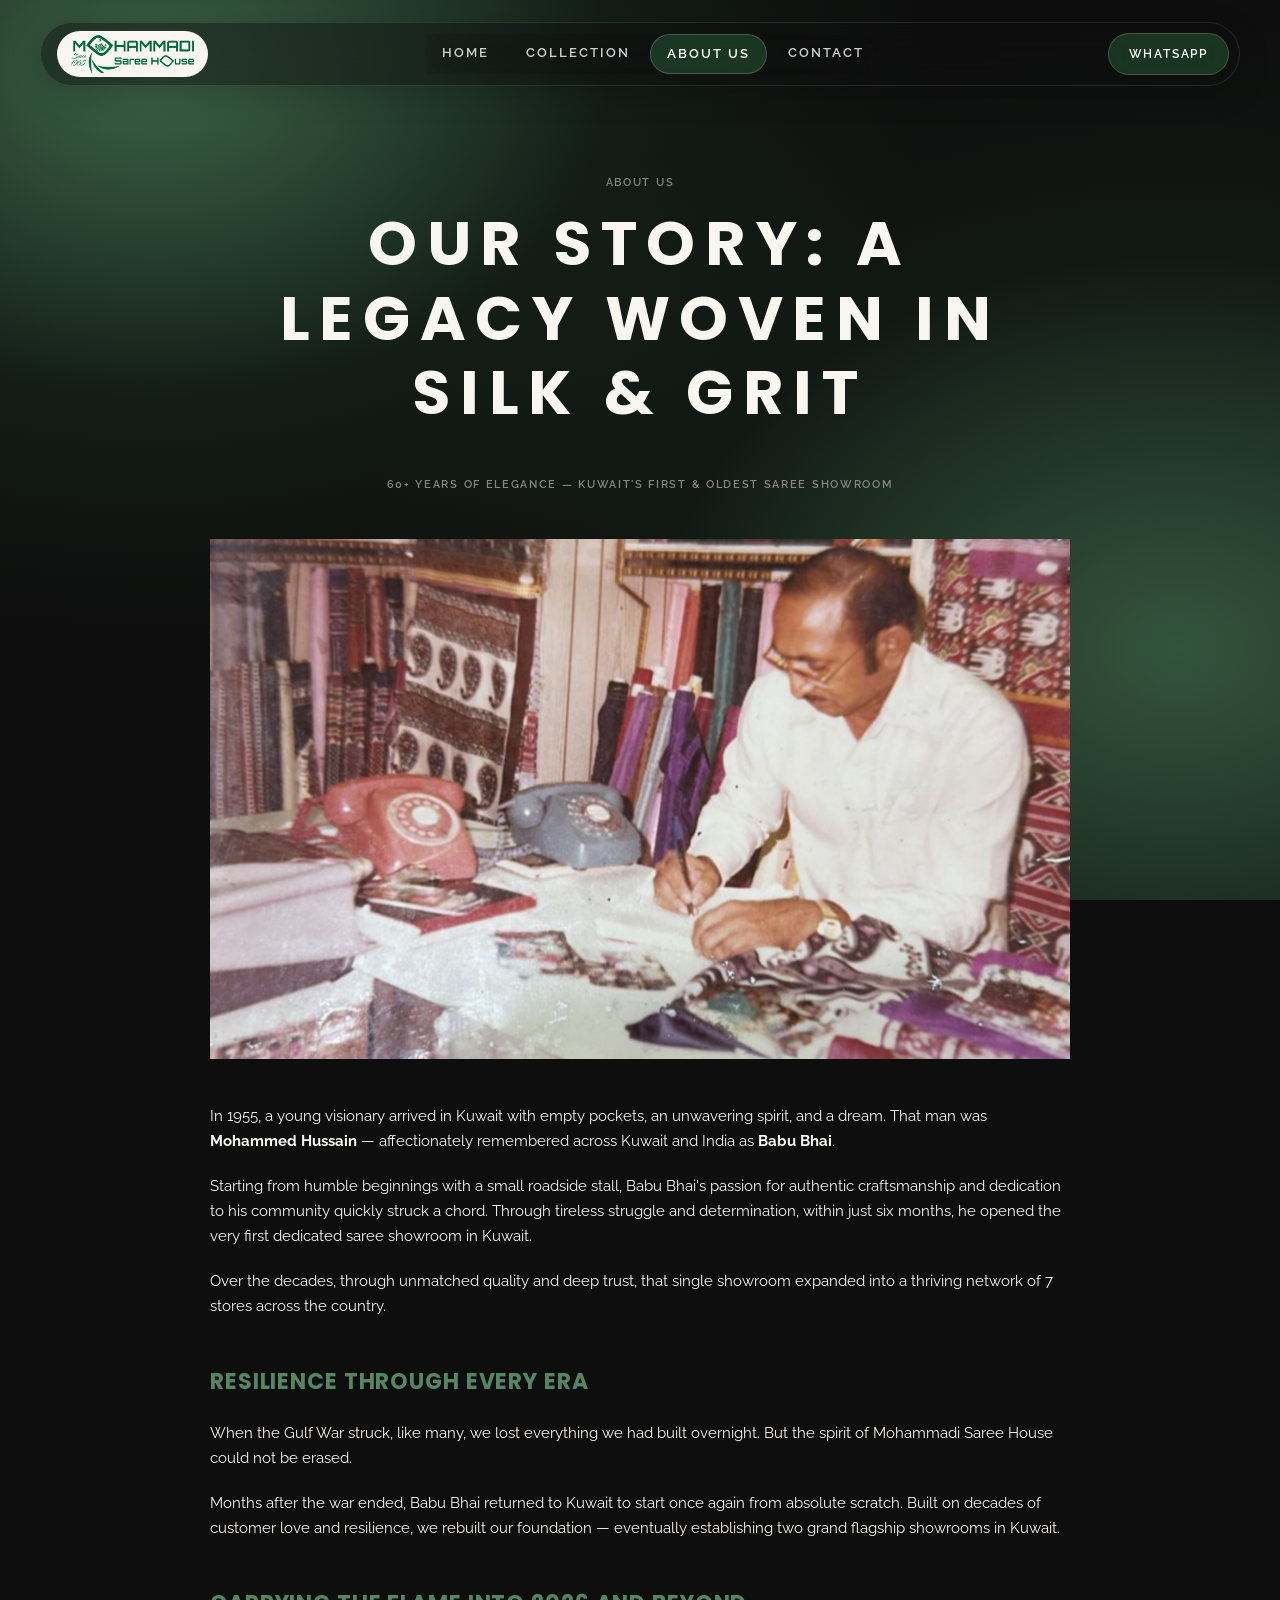
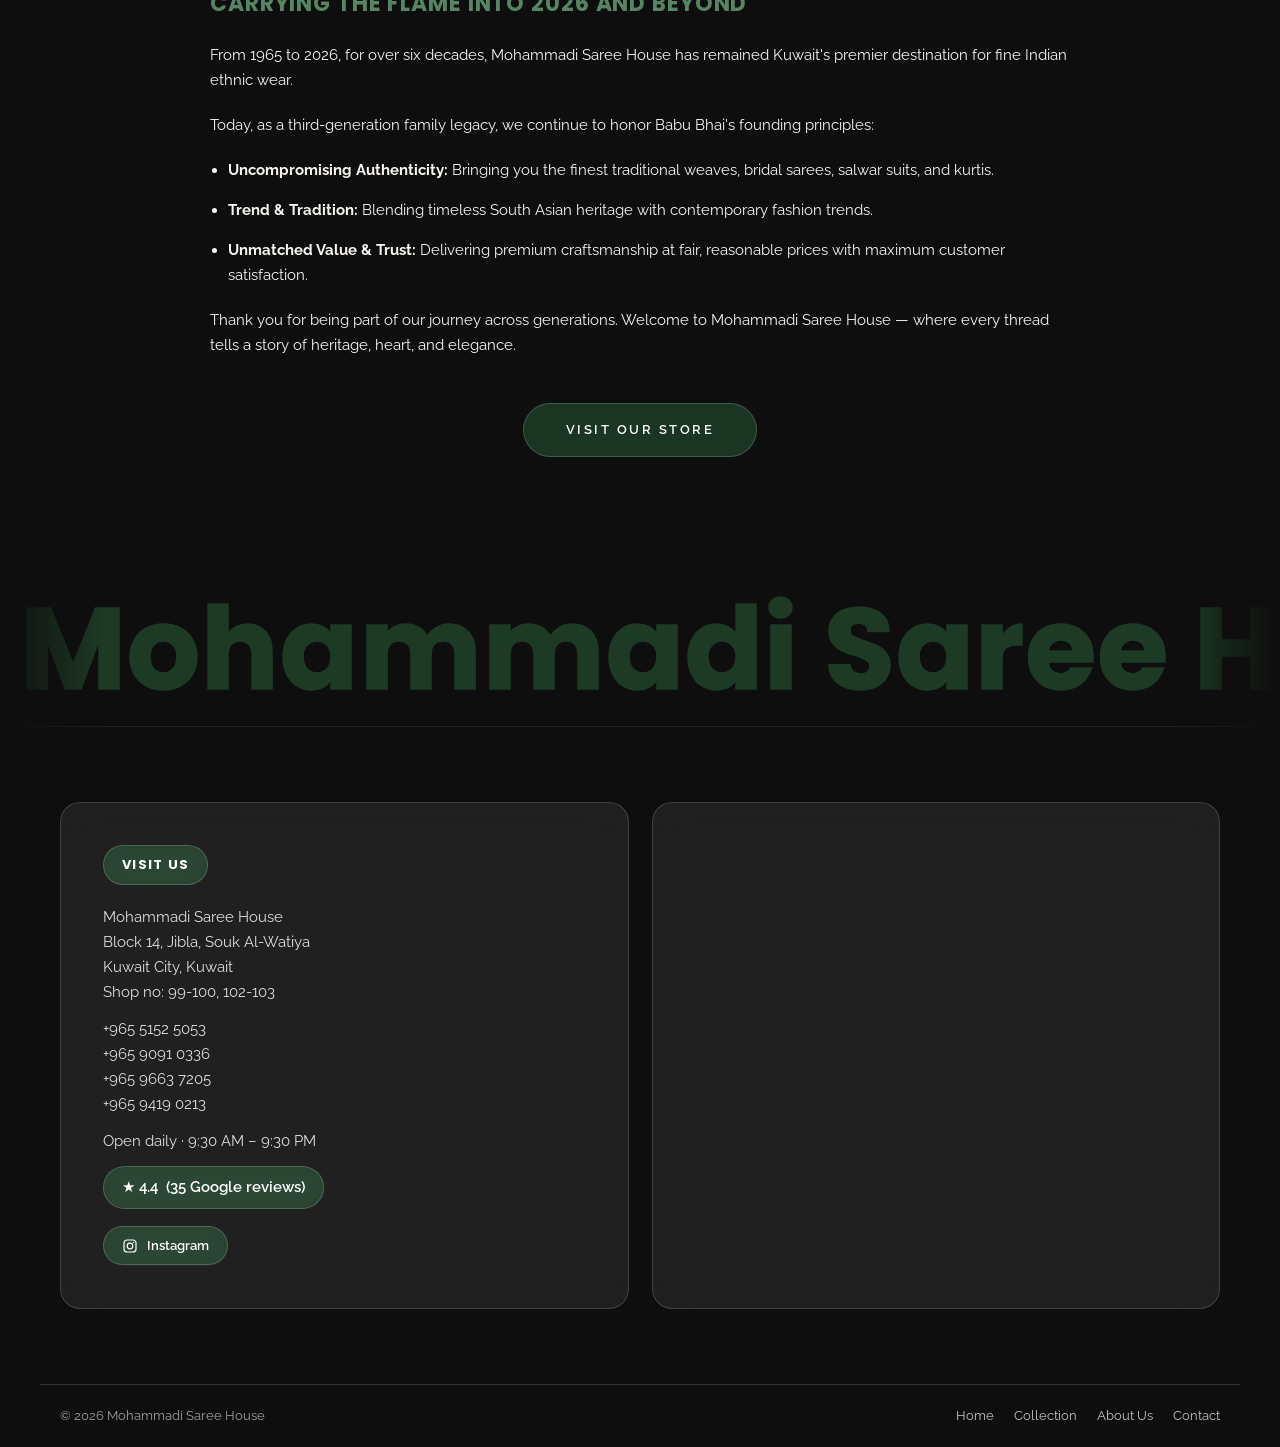
==== about.html @ 0ad2b14d "Add Our Story page, product photo lightbox, and slower carousel autoplay Nav label changed to "About" ====
<!DOCTYPE html>
<html lang="en">
<head>
<meta charset="UTF-8">
<meta name="viewport" content="width=device-width, initial-scale=1.0">
<title>Our Story | Mohammadi Saree House — Since 1965</title>
<meta name="description" content="The story of Mohammadi Saree House, Kuwait — from Babu Bhai's first roadside stall to Kuwait's premier destination for fine Indian ethnic wear.">
<link rel="icon" href="assets/logo/mohammadi-logo.png">
<link rel="preconnect" href="https://fonts.googleapis.com">
<link rel="preconnect" href="https://fonts.gstatic.com" crossorigin>
<link href="https://fonts.googleapis.com/css2?family=Poppins:wght@500;600;700&family=Raleway:wght@400;600;700&display=swap" rel="stylesheet">
<link rel="stylesheet" href="css/variables.css">
<link rel="stylesheet" href="css/main.css">
</head>
<body>

<header class="nav">
  <div class="nav__inner">
    <a href="index.html#top" class="nav__logo">
      <img src="assets/logo/mohammadi-logo-nav.png" alt="Mohammadi Saree House">
    </a>
    <nav class="nav__links" id="navLinks">
      <a href="index.html#top">Home</a>
      <a href="index.html#collection">Collection</a>
      <a href="about.html" class="is-active">About Us</a>
      <a href="index.html#contact">Contact</a>
    </nav>
    <button class="nav__toggle" id="navToggle" aria-label="Open menu" aria-expanded="false" aria-controls="navLinks">
      <svg viewBox="0 0 24 24" fill="none" aria-hidden="true">
        <path d="M4 7h16M4 12h16M4 17h16" stroke="currentColor" stroke-width="2" stroke-linecap="round"/>
      </svg>
    </button>
    <a href="https://wa.me/96551525053" class="nav__whatsapp" target="_blank" rel="noopener">WhatsApp</a>
  </div>
</header>

<main class="story">
  <div class="story__header">
    <p class="eyebrow">About Us</p>
    <h1 class="section-heading">Our Story: A Legacy Woven in Silk &amp; Grit</h1>
    <p class="eyebrow">60+ Years of Elegance &mdash; Kuwait's First &amp; Oldest Saree Showroom</p>
  </div>

  <div class="story__image">
    <img src="assets/images/about-founder.jpg" loading="lazy" alt="Babu Bhai, founder of Mohammadi Saree House, at work in the original showroom">
  </div>

  <div class="story__body">
    <p>In 1955, a young visionary arrived in Kuwait with empty pockets, an unwavering spirit, and a dream. That man was <strong>Mohammed Hussain</strong> &mdash; affectionately remembered across Kuwait and India as <strong>Babu Bhai</strong>.</p>
    <p>Starting from humble beginnings with a small roadside stall, Babu Bhai's passion for authentic craftsmanship and dedication to his community quickly struck a chord. Through tireless struggle and determination, within just six months, he opened the very first dedicated saree showroom in Kuwait.</p>
    <p>Over the decades, through unmatched quality and deep trust, that single showroom expanded into a thriving network of 7 stores across the country.</p>

    <h3>Resilience Through Every Era</h3>
    <p>When the Gulf War struck, like many, we lost everything we had built overnight. But the spirit of Mohammadi Saree House could not be erased.</p>
    <p>Months after the war ended, Babu Bhai returned to Kuwait to start once again from absolute scratch. Built on decades of customer love and resilience, we rebuilt our foundation &mdash; eventually establishing two grand flagship showrooms in Kuwait.</p>

    <h3>Carrying the Flame into 2026 and Beyond</h3>
    <p>From 1965 to 2026, for over six decades, Mohammadi Saree House has remained Kuwait's premier destination for fine Indian ethnic wear.</p>
    <p>Today, as a third-generation family legacy, we continue to honor Babu Bhai's founding principles:</p>
    <ul>
      <li><strong>Uncompromising Authenticity:</strong> Bringing you the finest traditional weaves, bridal sarees, salwar suits, and kurtis.</li>
      <li><strong>Trend &amp; Tradition:</strong> Blending timeless South Asian heritage with contemporary fashion trends.</li>
      <li><strong>Unmatched Value &amp; Trust:</strong> Delivering premium craftsmanship at fair, reasonable prices with maximum customer satisfaction.</li>
    </ul>
    <p>Thank you for being part of our journey across generations. Welcome to Mohammadi Saree House &mdash; where every thread tells a story of heritage, heart, and elegance.</p>
  </div>

  <div class="story__cta">
    <a href="index.html#contact" class="btn btn--filled">Visit Our Store</a>
  </div>
</main>

<footer id="contact" class="footer">
  <div class="marquee" aria-hidden="true">
    <div class="marquee__track">
      <span>Mohammadi Saree House</span><span>Mohammadi Saree House</span><span>Mohammadi Saree House</span><span>Mohammadi Saree House</span><span>Mohammadi Saree House</span><span>Mohammadi Saree House</span>
      <span>Mohammadi Saree House</span><span>Mohammadi Saree House</span><span>Mohammadi Saree House</span><span>Mohammadi Saree House</span><span>Mohammadi Saree House</span><span>Mohammadi Saree House</span>
    </div>
  </div>
  <div class="footer__inner">
    <div class="footer__col">
      <h3 class="footer__heading">Visit Us</h3>
      <p>Mohammadi Saree House<br>Block 14, Jibla, Souk Al-Watiya<br>Kuwait City, Kuwait<br>Shop no: 99-100, 102-103</p>
      <p>
        <a href="tel:+96551525053">+965 5152 5053</a><br>
        <a href="tel:+96590910336">+965 9091 0336</a><br>
        <a href="tel:+96596637205">+965 9663 7205</a><br>
        <a href="tel:+96594190213">+965 9419 0213</a>
      </p>
      <p class="footer__hours">Open daily &middot; 9:30 AM &ndash; 9:30 PM</p>
      <a class="footer__rating" href="https://g.page/r/Cf3tBVJP-BKAEBM/review" target="_blank" rel="noopener">&#9733; 4.4 &nbsp;(35 Google reviews)</a>
      <div class="footer__social">
        <a class="footer__social-link" href="https://www.instagram.com/mohammadisareehouse" target="_blank" rel="noopener">
          <svg class="footer__social-icon" viewBox="0 0 24 24" fill="none" aria-hidden="true">
            <rect x="3" y="3" width="18" height="18" rx="5" stroke="currentColor" stroke-width="1.8"/>
            <circle cx="12" cy="12" r="4.2" stroke="currentColor" stroke-width="1.8"/>
            <circle cx="17.3" cy="6.7" r="1.1" fill="currentColor"/>
          </svg>
          Instagram
        </a>
      </div>
    </div>
    <div class="footer__col footer__map">
      <iframe
        title="Mohammadi Saree House location"
        src="https://www.google.com/maps?q=Mohammadi+saree+house,Block+14+Jibla,Kuwait+City&output=embed"
        width="100%" height="280" style="border:0" allowfullscreen loading="lazy"
        referrerpolicy="no-referrer-when-downgrade">
      </iframe>
    </div>
  </div>
  <div class="footer__bottom">
    <span>&copy; 2026 Mohammadi Saree House</span>
    <nav class="footer__nav">
      <a href="index.html#top">Home</a>
      <a href="index.html#collection">Collection</a>
      <a href="about.html">About Us</a>
      <a href="index.html#contact">Contact</a>
    </nav>
  </div>
</footer>

<script src="js/main.js"></script>
</body>
</html>
---- css/variables.css ----
:root {
  /* Brand colors — swapped from the HNST reference system to Mohammadi Saree House's
     actual brand green, sampled from the logo (#2c673d) */
  --color-brand-green: #2c673d;
  --color-brand-green-light: #568564; /* hover / secondary accent */
  --color-brand-green-dark: #235231;  /* pressed / high-contrast on light */

  /* Neutrals — kept from the reference system */
  --color-linen: #ffffff;
  --color-raw-silk: #f9f6f2;
  --color-sand-plaster: #eee5d9;
  --color-charcoal-ink: #0e0e0e;
  --color-stone: #868686;
  --color-ash: #b7b7b7;
  --color-frost: #d7d7d7;
  --color-surface-dark: #1a1a1a; /* card/tile surfaces, one step up from the page's near-black canvas */
  --color-border-dark: rgba(255, 255, 255, 0.12);

  /* Typography */
  --font-raleway: 'Raleway', ui-sans-serif, system-ui, -apple-system, BlinkMacSystemFont, "Segoe UI", Roboto, sans-serif;
  --font-poppins: 'Poppins', ui-sans-serif, system-ui, -apple-system, BlinkMacSystemFont, "Segoe UI", Roboto, sans-serif;

  --text-caption: 11px;
  --leading-caption: 1.25;
  --tracking-caption: 1.69px;

  --text-heading-sm: 20px;
  --leading-heading-sm: 1.2;
  --tracking-heading-sm: 1.82px;

  --text-display: 62px;
  --leading-display: 1.15;
  --tracking-display: 9.55px;

  --font-weight-regular: 400;
  --font-weight-medium: 500;
  --font-weight-semibold: 600;
  --font-weight-bold: 700;

  /* Spacing */
  --spacing-4: 4px;
  --spacing-5: 5px;
  --spacing-9: 9px;
  --spacing-10: 10px;
  --spacing-12: 12px;
  --spacing-15: 15px;
  --spacing-20: 20px;
  --spacing-23: 23px;
  --spacing-40: 40px;
  --spacing-42: 42px;
  --spacing-45: 45px;
  --spacing-75: 75px;
  --spacing-114: 114px;
  --spacing-170: 170px;
  --spacing-185: 185px;

  /* Layout */
  --page-max-width: 1200px;
  --card-padding: 42px;
  --element-gap: 15px;

  /* Border radius */
  --radius-cards: 0px;
  --radius-pills: 9999px;
  --radius-badges: 0px;
  --radius-buttons: 9999px;
}
---- css/main.css ----
* { box-sizing: border-box; margin: 0; padding: 0; }

html { scroll-behavior: smooth; }

body {
  background:
    radial-gradient(ellipse 700px 500px at 12% 8%, rgba(86, 133, 100, 0.55), transparent 65%),
    radial-gradient(ellipse 1100px 800px at 12% 8%, rgba(44, 103, 61, 0.4), transparent 70%),
    radial-gradient(ellipse 800px 600px at 92% 72%, rgba(86, 133, 100, 0.45), transparent 65%),
    radial-gradient(ellipse 1200px 900px at 92% 72%, rgba(44, 103, 61, 0.32), transparent 70%),
    var(--color-charcoal-ink);
  background-attachment: fixed, fixed, fixed, fixed, fixed;
  color: var(--color-raw-silk);
  font-family: var(--font-raleway);
  font-size: 15px;
  line-height: 1.67;
}

a { color: inherit; text-decoration: none; }
img { display: block; max-width: 100%; }

.eyebrow {
  font-family: var(--font-raleway);
  font-weight: var(--font-weight-semibold);
  font-size: var(--text-caption);
  letter-spacing: var(--tracking-caption);
  text-transform: uppercase;
  color: var(--color-stone);
  margin-bottom: var(--spacing-15);
}

.section-heading {
  font-family: var(--font-poppins);
  font-weight: var(--font-weight-bold);
  font-size: 40px;
  letter-spacing: 0.08em;
  line-height: 1.2;
  text-transform: uppercase;
  text-align: center;
  margin-bottom: var(--spacing-45);
}
.section-heading em {
  font-style: italic;
  font-family: Georgia, 'Times New Roman', serif;
  text-transform: none;
  letter-spacing: 0;
  color: var(--color-brand-green-light);
}
.section-heading--left { text-align: left; }

@media (min-width: 900px) {
  .section-heading { font-size: var(--text-display); letter-spacing: var(--tracking-display); }
}

/* Buttons */
.btn {
  display: inline-block;
  font-family: var(--font-raleway);
  font-weight: var(--font-weight-semibold);
  font-size: 13px;
  letter-spacing: 0.192em;
  text-transform: uppercase;
  padding: 15px 42px;
  border-radius: var(--radius-buttons);
  backdrop-filter: blur(14px);
  -webkit-backdrop-filter: blur(14px);
  transition: background 0.2s ease, color 0.2s ease, border-color 0.2s ease;
}
.btn--filled {
  background: rgba(44, 103, 61, 0.45);
  border: 1px solid rgba(255, 255, 255, 0.18);
  color: var(--color-linen);
}
.btn--filled:hover { background: rgba(86, 133, 100, 0.55); }
.btn--ghost {
  background: rgba(44, 103, 61, 0.25);
  color: var(--color-linen);
  border: 1px solid rgba(255, 255, 255, 0.35);
}
.btn--ghost:hover { background: rgba(86, 133, 100, 0.55); border-color: rgba(255, 255, 255, 0.5); }

/* Intro — 3D grid-reveal sequence, plays once per session before the site */
body.intro-active { overflow: hidden; height: 100vh; }

.intro {
  position: fixed;
  inset: 0;
  z-index: 999;
  background: var(--color-charcoal-ink);
  display: flex;
  align-items: center;
  justify-content: center;
  perspective: 1400px;
  transition: opacity 0.7s ease, visibility 0.7s ease;
}
.intro.intro--hidden { opacity: 0; visibility: hidden; pointer-events: none; }

.intro__grid {
  display: grid;
  grid-template-columns: repeat(3, minmax(70px, 110px));
  grid-template-rows: repeat(3, minmax(70px, 110px));
  gap: 8px;
  transform-style: preserve-3d;
}
@media (min-width: 600px) {
  .intro__grid { grid-template-columns: repeat(3, 150px); grid-template-rows: repeat(3, 150px); gap: 12px; }
}

.intro__tile {
  overflow: hidden;
  background: var(--color-surface-dark);
  opacity: 0;
  transform: rotateY(-100deg) translateZ(-260px) scale(0.6);
  animation: tileIn 0.75s cubic-bezier(.2,.8,.2,1) forwards;
  animation-delay: calc(var(--i, 0) * 90ms);
}
.intro__tile img { width: 100%; height: 100%; object-fit: cover; }
.intro__tile--logo { background: var(--color-raw-silk); display: flex; align-items: center; justify-content: center; }
.intro__tile--logo img { width: 70%; height: 70%; object-fit: contain; }

@keyframes tileIn {
  to { opacity: 1; transform: rotateY(0deg) translateZ(0) scale(1); }
}

.intro--exit .intro__grid {
  transition: transform 0.7s cubic-bezier(.5,0,.75,0), opacity 0.6s ease;
  transform: translateZ(900px) scale(1.4);
  opacity: 0;
}

@media (prefers-reduced-motion: reduce) {
  .intro__tile { animation: none; opacity: 1; transform: none; }
  .intro--exit .intro__grid { transition: opacity 0.3s ease; transform: none; }
}

/* Nav — floating glass pill, overlays content instead of pushing it down */
.nav {
  position: fixed;
  top: 14px;
  left: 50%;
  transform: translateX(-50%);
  width: calc(100% - 28px);
  max-width: var(--page-max-width);
  z-index: 100;
}
@media (min-width: 768px) {
  .nav { top: 22px; width: calc(100% - 48px); }
}

.nav__inner {
  background: rgba(14, 14, 14, 0.45);
  backdrop-filter: blur(20px);
  -webkit-backdrop-filter: blur(20px);
  border: 1px solid rgba(255, 255, 255, 0.1);
  border-radius: 9999px;
  box-shadow: 0 8px 32px rgba(0, 0, 0, 0.18);
  padding: 8px 10px 8px 16px;
  display: flex;
  align-items: center;
  justify-content: space-between;
  gap: var(--spacing-15);
}

.nav__logo {
  background: var(--color-raw-silk);
  border-radius: 9999px;
  padding: 4px 14px;
  display: flex;
  align-items: center;
}
.nav__logo img { height: 38px; width: auto; }

/* Mobile: links live in a dropdown panel toggled by the hamburger button */
.nav__links {
  display: none;
  flex-direction: column;
  gap: 4px;
  position: absolute;
  top: calc(100% + 10px);
  left: 0;
  right: 0;
  padding: 10px;
  background: rgba(14, 14, 14, 0.75);
  backdrop-filter: blur(20px);
  -webkit-backdrop-filter: blur(20px);
  border: 1px solid rgba(255, 255, 255, 0.12);
  border-radius: 20px;
}
.nav__links.is-open { display: flex; }
.nav__links a {
  font-weight: var(--font-weight-semibold);
  font-size: 13px;
  letter-spacing: 0.15em;
  text-transform: uppercase;
  text-align: center;
  color: rgba(255, 255, 255, 0.8);
  padding: 13px 16px;
  border-radius: var(--radius-pills);
  transition: background 0.25s ease, color 0.25s ease;
}
.nav__links a:hover { color: var(--color-linen); }
.nav__links a.is-active {
  background: rgba(44, 103, 61, 0.45);
  backdrop-filter: blur(14px);
  -webkit-backdrop-filter: blur(14px);
  border: 1px solid rgba(255, 255, 255, 0.18);
  color: var(--color-linen);
}
.nav__links a.is-active:hover { color: var(--color-linen); }

.nav__toggle {
  display: flex;
  align-items: center;
  justify-content: center;
  width: 38px;
  height: 38px;
  background: transparent;
  border: 1px solid rgba(255, 255, 255, 0.18);
  border-radius: 9999px;
  color: var(--color-linen);
  cursor: pointer;
  flex-shrink: 0;
}
.nav__toggle svg { width: 18px; height: 18px; }

.nav__whatsapp {
  background: rgba(44, 103, 61, 0.45);
  backdrop-filter: blur(14px);
  -webkit-backdrop-filter: blur(14px);
  border: 1px solid rgba(255, 255, 255, 0.18);
  color: var(--color-linen);
  font-size: 12px;
  font-weight: var(--font-weight-semibold);
  letter-spacing: 0.15em;
  text-transform: uppercase;
  padding: 10px 20px;
  border-radius: var(--radius-pills);
  white-space: nowrap;
  margin-left: var(--spacing-10);
}
.nav__whatsapp:hover { background: rgba(86, 133, 100, 0.55); }

/* Desktop: toggle hidden, links sit inline in the pill */
@media (min-width: 768px) {
  .nav__toggle { display: none; }
  .nav__links {
    display: flex;
    flex-direction: row;
    position: static;
    gap: var(--spacing-5);
    padding: 0;
    background: none;
    border: none;
    border-radius: 0;
    white-space: nowrap;
  }
  .nav__links a { padding: 8px 16px; text-align: left; }
}

/* Anchor targets need top clearance so the floating nav doesn't cover them on jump */
#collection, #about, #contact { scroll-margin-top: 100px; }

/* Hero */
.hero {
  position: relative;
  min-height: 92vh;
  display: flex;
  align-items: center;
  justify-content: center;
  overflow: hidden;
  background: var(--color-charcoal-ink);
}
.hero__video {
  position: absolute;
  inset: 0;
  width: 100%;
  height: 100%;
  object-fit: cover;
  opacity: 0.55;
}
.hero__overlay {
  position: relative;
  z-index: 2;
  text-align: center;
  color: var(--color-linen);
  padding: 0 var(--spacing-20);
  text-shadow: 0 1px 3px rgba(0, 0, 0, 0.65), 0 6px 20px rgba(0, 0, 0, 0.4);
}
.hero__overlay .eyebrow { color: var(--color-ash); }
.hero__word {
  font-family: var(--font-poppins);
  font-weight: var(--font-weight-bold);
  font-size: clamp(28px, 11.5vw, 70px);
  line-height: 0.95;
  letter-spacing: 0.02em;
  margin-bottom: var(--spacing-20);
}
@media (min-width: 768px) {
  .hero__word { font-size: 110px; }
}
.hero__tagline {
  font-family: var(--font-poppins);
  font-size: var(--text-heading-sm);
  letter-spacing: var(--tracking-heading-sm);
  text-transform: uppercase;
  margin-bottom: var(--spacing-40);
}
/* Collection grid */
.collection {
  max-width: var(--page-max-width);
  margin: 0 auto;
  padding: var(--spacing-114) var(--spacing-20);
}
/* Collection carousel — auto-advancing "shelf" of product cards, with
   manual prev/next arrows. JS swaps which cards are in the track (rather
   than sliding), so the track is just a grid: 2 columns x 3 rows (6 cards)
   on mobile for a bigger per-card size, 4 across in a single row on desktop. */
.collection__carousel {
  position: relative;
}
.collection__viewport {
  perspective: 1000px;
}
.collection__track {
  display: grid;
  grid-template-columns: repeat(2, 1fr);
  gap: var(--spacing-10);
  opacity: 1;
  transition: opacity 0.25s ease;
}
.collection__track.is-swapping {
  opacity: 0;
}
@media (min-width: 768px) {
  .collection__track {
    grid-template-columns: repeat(4, 1fr);
    gap: var(--spacing-20);
  }
}
@media (prefers-reduced-motion: reduce) {
  .collection__track { transition: none; }
}

.carousel__arrow {
  position: absolute;
  top: 50%;
  transform: translateY(-50%);
  z-index: 5;
  display: flex;
  align-items: center;
  justify-content: center;
  width: 42px;
  height: 42px;
  background: rgba(14, 14, 14, 0.5);
  backdrop-filter: blur(14px);
  -webkit-backdrop-filter: blur(14px);
  border: 1px solid rgba(255, 255, 255, 0.18);
  border-radius: 9999px;
  color: var(--color-linen);
  cursor: pointer;
  transition: background 0.2s ease, border-color 0.2s ease;
}
.carousel__arrow:hover { background: rgba(44, 103, 61, 0.55); border-color: rgba(255, 255, 255, 0.4); }
.carousel__arrow svg { width: 18px; height: 18px; }
.carousel__arrow--prev { left: 8px; }
.carousel__arrow--next { right: 8px; }

.product-card {
  position: relative;
  background: var(--color-surface-dark);
  border: 1px solid var(--color-border-dark);
  border-radius: var(--radius-cards);
  overflow: hidden;
  aspect-ratio: 3 / 4;
  transform-style: preserve-3d;
  transition: transform 0.15s ease-out, box-shadow 0.15s ease-out;
  will-change: transform;
}
.product-card.is-tilting { transition: transform 0.05s linear; }
.product-card:hover { box-shadow: 0 20px 40px rgba(44, 103, 61, 0.35); }
.product-card img,
.product-card video {
  width: 100%;
  height: 100%;
  object-fit: cover;
  object-position: top;
  transition: transform 0.4s ease;
  transform: translateZ(0);
}
.product-card img {
  cursor: zoom-in;
  -webkit-touch-callout: none;
  -webkit-user-select: none;
  user-select: none;
}
.product-card:hover img,
.product-card:hover video { transform: translateZ(24px) scale(1.04); }

.product-card__chip {
  position: absolute;
  left: 10px;
  right: 10px;
  bottom: 10px;
  display: flex;
  align-items: center;
  justify-content: center;
  padding: 10px 14px;
  background: rgba(14, 14, 14, 0.4);
  backdrop-filter: blur(14px);
  -webkit-backdrop-filter: blur(14px);
  border: 1px solid rgba(255, 255, 255, 0.15);
  border-radius: 9999px;
  color: var(--color-linen);
  font-size: 11px;
  font-weight: var(--font-weight-semibold);
  letter-spacing: 0.15em;
  text-transform: uppercase;
  opacity: 0;
  transform: translateY(8px);
  transition: opacity 0.25s ease, transform 0.25s ease;
}
.product-card:hover .product-card__chip,
.product-card:focus-within .product-card__chip {
  opacity: 1;
  transform: translateY(0);
}
/* Touch devices have no hover — show the chip by default instead of hiding it unreachably */
@media (hover: none) {
  .product-card__chip { opacity: 1; transform: translateY(0); }
}

.collection__cta { text-align: center; margin-top: var(--spacing-75); }

/* About */
.about {
  max-width: var(--page-max-width);
  margin: 0 auto;
  padding: var(--spacing-75) var(--spacing-20) var(--spacing-114);
  display: grid;
  gap: var(--spacing-45);
}
@media (min-width: 900px) {
  .about { grid-template-columns: 1.1fr 0.9fr; align-items: center; }
}
.about__image { min-height: 420px; }
.about__image img { width: 100%; height: 100%; object-fit: cover; object-position: top center; }

/* Story (About Us page) */
.story {
  max-width: 900px;
  margin: 0 auto;
  padding: calc(var(--spacing-114) + 60px) var(--spacing-20) var(--spacing-114);
}
.story__header { text-align: center; margin-bottom: var(--spacing-45); }
.story__image { margin-bottom: var(--spacing-45); border-radius: var(--radius-cards); overflow: hidden; }
.story__image img { width: 100%; max-height: 520px; object-fit: cover; }
.story__body h3 {
  font-family: var(--font-poppins);
  font-weight: var(--font-weight-bold);
  font-size: 22px;
  letter-spacing: 0.04em;
  text-transform: uppercase;
  color: var(--color-brand-green-light);
  margin: var(--spacing-45) 0 var(--spacing-20);
}
.story__body p { margin-bottom: var(--spacing-20); color: var(--color-raw-silk); }
.story__body ul { margin: 0 0 var(--spacing-20); padding-left: 1.2em; }
.story__body li { margin-bottom: var(--spacing-15); color: var(--color-raw-silk); }
.story__cta { text-align: center; margin-top: var(--spacing-45); }

/* Lightbox — full-size product photo on tap/click, closes on any tap */
.lightbox {
  position: fixed;
  inset: 0;
  z-index: 1000;
  display: flex;
  align-items: center;
  justify-content: center;
  padding: var(--spacing-20);
  background: rgba(0, 0, 0, 0.88);
  cursor: zoom-out;
}
.lightbox[hidden] { display: none; }
.lightbox__image {
  max-width: 100%;
  max-height: 100%;
  object-fit: contain;
  border-radius: var(--radius-cards);
}
.about__text p { margin-bottom: var(--spacing-23); color: var(--color-raw-silk); }

/* Marquee — continuous scrolling brand-name band above the footer */
.marquee {
  position: relative;
  overflow: hidden;
  white-space: nowrap;
  padding: var(--spacing-20) 0;
  border-bottom: 1px solid rgba(255, 255, 255, 0.08);
  -webkit-mask-image: linear-gradient(to right, transparent, black 8%, black 92%, transparent);
  mask-image: linear-gradient(to right, transparent, black 8%, black 92%, transparent);
}
.marquee__track {
  display: inline-flex;
  align-items: center;
  width: max-content;
  animation: marquee-scroll 22s linear infinite;
}
.marquee__track span {
  flex-shrink: 0;
  padding: 0 var(--spacing-20);
  font-family: var(--font-poppins);
  font-weight: var(--font-weight-bold);
  font-size: clamp(60px, 9vw, 150px);
  line-height: 1;
  letter-spacing: 0.01em;
  color: transparent;
  -webkit-text-stroke: 1.5px rgba(255, 255, 255, 0.28);
}
.marquee__track span:nth-child(odd) {
  color: var(--color-brand-green);
  -webkit-text-stroke: 1.5px var(--color-brand-green);
  opacity: 0.5;
}
@keyframes marquee-scroll {
  from { transform: translateX(0); }
  to { transform: translateX(-50%); }
}
@media (prefers-reduced-motion: reduce) {
  .marquee__track { animation: none; }
}

/* Footer — real imagery behind glass panels, consistent with the nav's glass language */
.footer {
  position: relative;
}
.footer__inner {
  position: relative;
  z-index: 1;
  max-width: var(--page-max-width);
  margin: 0 auto;
  padding: var(--spacing-75) var(--spacing-20);
  display: grid;
  gap: var(--spacing-23);
}
@media (min-width: 900px) {
  .footer__inner { grid-template-columns: 1fr 1fr; }
}
.footer__col {
  background: rgba(255, 255, 255, 0.08);
  backdrop-filter: blur(18px);
  -webkit-backdrop-filter: blur(18px);
  border: 1px solid rgba(255, 255, 255, 0.15);
  border-radius: 20px;
  padding: var(--card-padding);
}
.footer__heading {
  display: inline-block;
  font-family: var(--font-poppins);
  font-size: 13px;
  letter-spacing: 0.1em;
  text-transform: uppercase;
  margin-bottom: var(--spacing-20);
  padding: 8px 18px;
  border-radius: var(--radius-pills);
  background: rgba(44, 103, 61, 0.45);
  backdrop-filter: blur(14px);
  -webkit-backdrop-filter: blur(14px);
  border: 1px solid rgba(255, 255, 255, 0.18);
  color: var(--color-linen);
}
.footer__col p { margin-bottom: var(--spacing-12); color: rgba(255, 255, 255, 0.85); }
.footer__hours { color: rgba(255, 255, 255, 0.55); }

.footer__rating {
  display: inline-block;
  margin-bottom: var(--spacing-12);
  font-weight: var(--font-weight-semibold);
  color: var(--color-linen);
  padding: 8px 18px;
  border-radius: var(--radius-pills);
  background: rgba(44, 103, 61, 0.45);
  backdrop-filter: blur(14px);
  -webkit-backdrop-filter: blur(14px);
  border: 1px solid rgba(255, 255, 255, 0.18);
  transition: background 0.2s ease;
}
.footer__rating:hover { background: rgba(86, 133, 100, 0.55); }

.footer__social { display: flex; flex-wrap: wrap; gap: var(--spacing-10); margin-top: var(--spacing-5); }
.footer__social-link {
  display: inline-flex;
  align-items: center;
  gap: var(--spacing-9);
  font-weight: var(--font-weight-semibold);
  font-size: 13px;
  color: var(--color-linen);
  padding: 8px 18px;
  border-radius: var(--radius-pills);
  background: rgba(44, 103, 61, 0.45);
  backdrop-filter: blur(14px);
  -webkit-backdrop-filter: blur(14px);
  border: 1px solid rgba(255, 255, 255, 0.18);
  transition: background 0.2s ease;
}
.footer__social-link:hover { background: rgba(86, 133, 100, 0.55); }
.footer__social-icon { width: 16px; height: 16px; flex-shrink: 0; }
.footer__map { display: flex; align-items: stretch; }
.footer__map iframe { border: 1px solid rgba(255, 255, 255, 0.2); border-radius: 12px; width: 100%; min-height: 240px; }

.footer__bottom {
  position: relative;
  z-index: 1;
  border-top: 1px solid rgba(255, 255, 255, 0.15);
  max-width: var(--page-max-width);
  margin: 0 auto;
  padding: var(--spacing-20);
  display: flex;
  flex-direction: column;
  gap: var(--spacing-15);
  font-size: 13px;
  color: rgba(255, 255, 255, 0.6);
}
@media (min-width: 768px) {
  .footer__bottom { flex-direction: row; justify-content: space-between; align-items: center; }
}
.footer__nav { display: flex; gap: var(--spacing-20); }
.footer__nav a { color: rgba(255, 255, 255, 0.75); }
.footer__nav a:hover { color: var(--color-brand-green-light); }
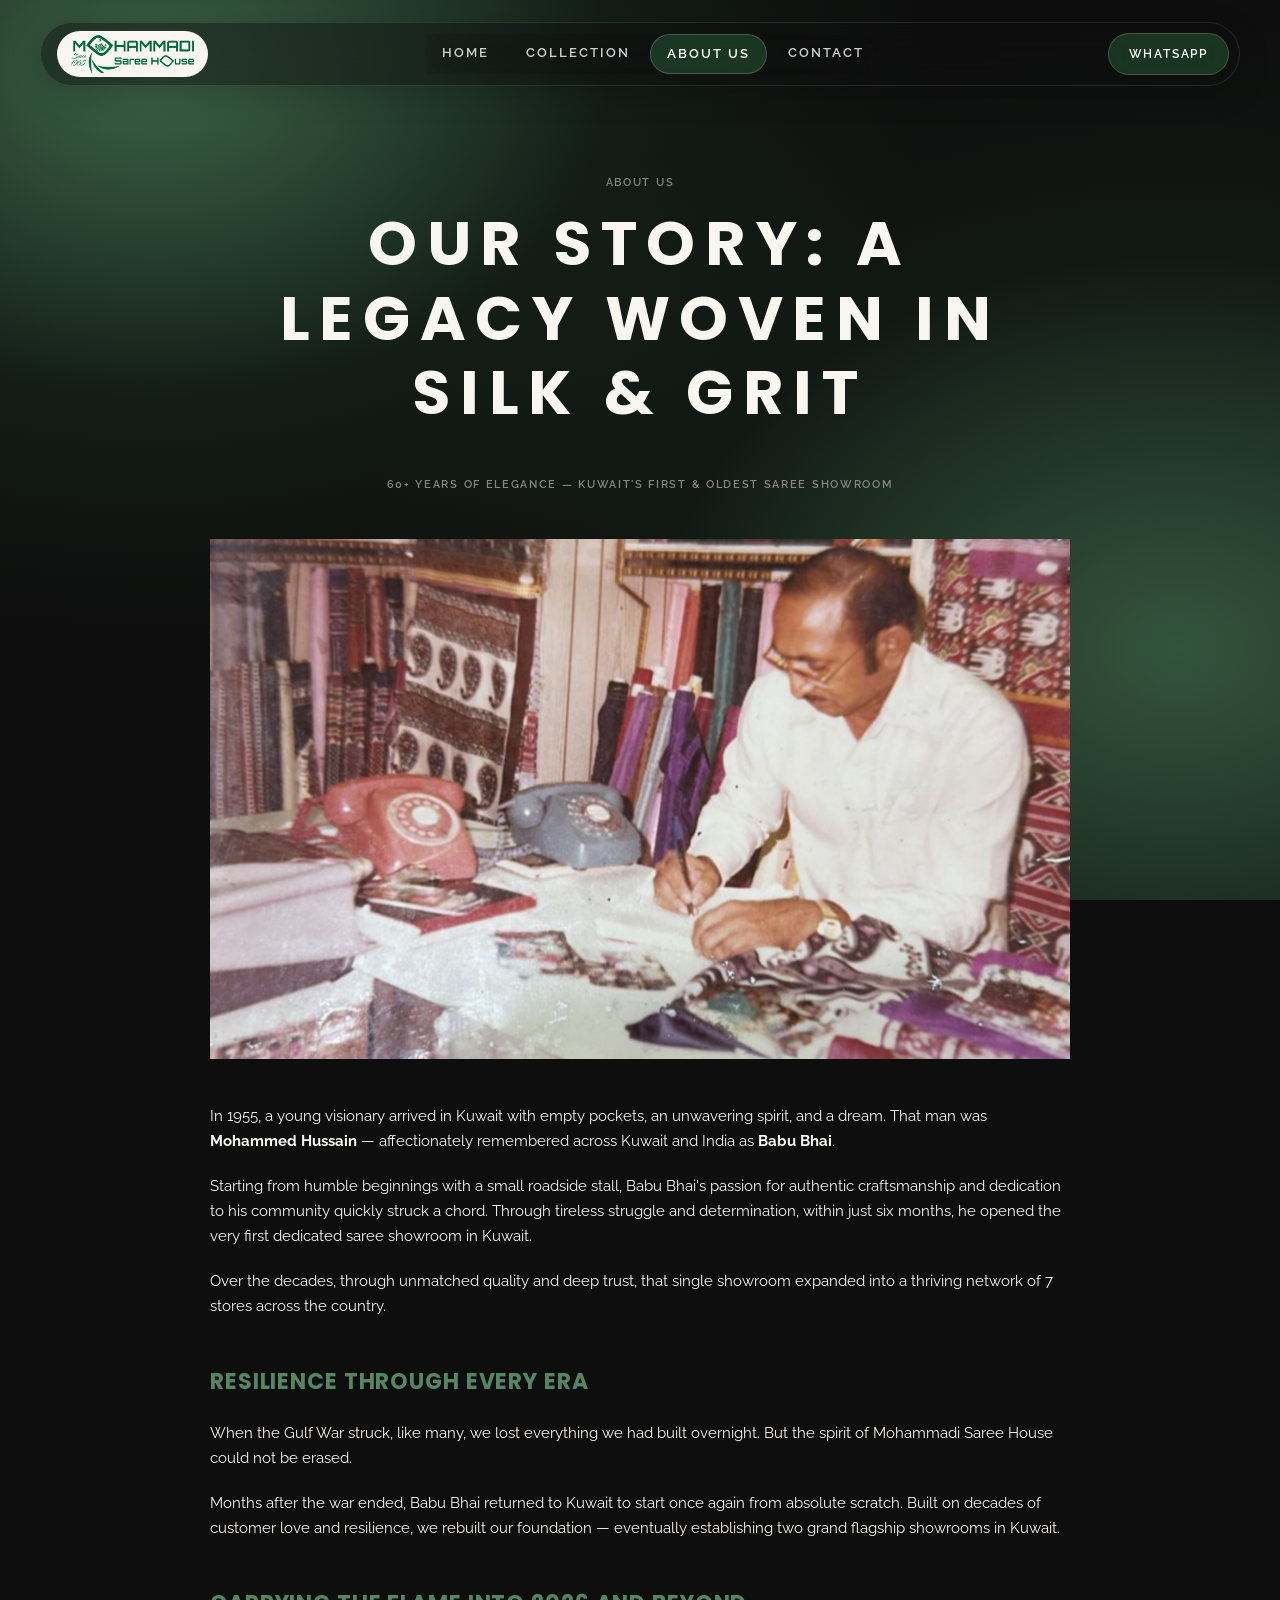
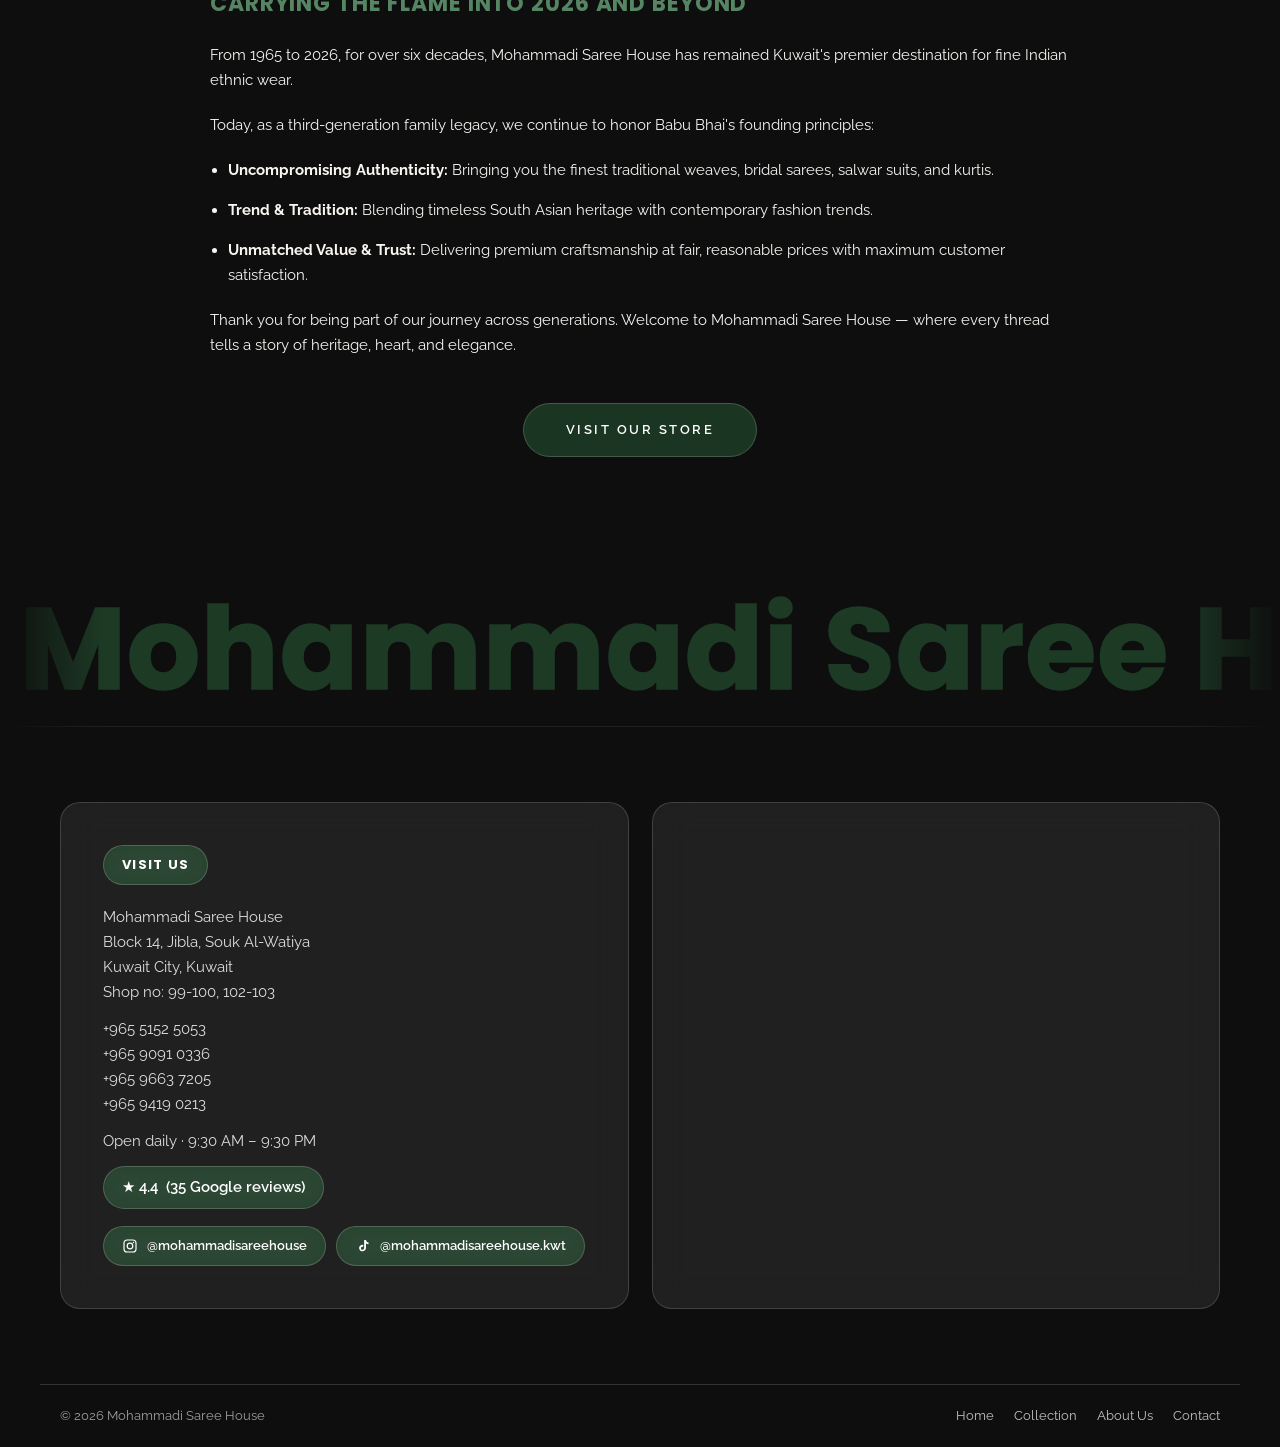
==== commit 47857044: "Add TikTok link to About page footer The homepage footer already linked TikTok; the About page's foo" ====
--- a/about.html
+++ b/about.html
@@ -96,7 +96,13 @@
             <circle cx="12" cy="12" r="4.2" stroke="currentColor" stroke-width="1.8"/>
             <circle cx="17.3" cy="6.7" r="1.1" fill="currentColor"/>
           </svg>
-          Instagram
+          <span>@mohammadisareehouse</span>
+        </a>
+        <a class="footer__social-link" href="https://www.tiktok.com/@mohammadisareehouse.kwt" target="_blank" rel="noopener">
+          <svg class="footer__social-icon" viewBox="0 0 24 24" fill="none" aria-hidden="true">
+            <path d="M16.5 3c.3 2.1 1.6 3.6 3.8 3.8v2.7c-1.4.1-2.7-.3-3.8-1.1v6.4c0 3.1-2.5 5.2-5.3 5.2-1.3 0-2.6-.5-3.5-1.4-1.9-1.8-2-4.9-.1-6.8 1.3-1.3 3.1-1.8 4.8-1.4v2.8c-.4-.1-.9-.2-1.4-.1-1.1.2-1.9 1.1-2 2.1-.1 1.3.9 2.4 2.1 2.5 1.3.1 2.5-.9 2.6-2.2V3h2.8z" fill="currentColor"/>
+          </svg>
+          <span>@mohammadisareehouse.kwt</span>
         </a>
       </div>
     </div>
